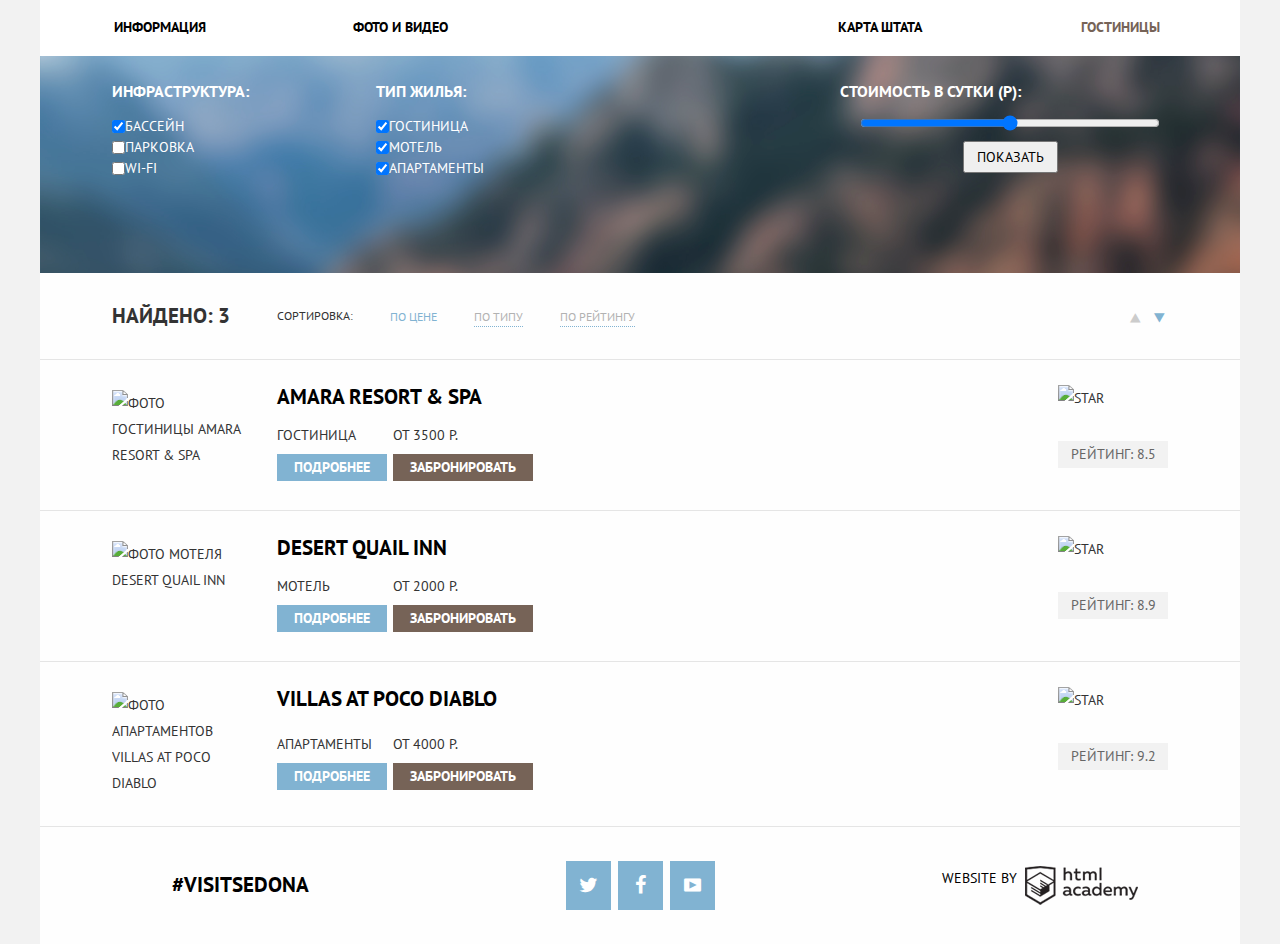
==== hotels.html @ 0ca31e35 "Есть ли смещение сетки по вертикали, почему hover лого академии не отображается корректно." ====
<!DOCTYPE html>
<html lang="ru">

<head>
  <meta charset="utf-8">
  <title>HTML Academy: Седона</title>
  <link rel="stylesheet" href="css/normalize.css">
  <link rel="stylesheet" href="css/style.css">
  <link rel="stylesheet" href="https://fonts.googleapis.com/css?family=PT+Sans:400,700&subset=cyrillic">
</head>

<body>
  <div class="container">
    <header>
      <nav class="navigation">
        <ul>
          <li class="nav_stat">
            <a href="#">Информация</a>
          </li>
          <li class="nav_stat">
            <a href="#">Фото и видео</a>
          </li>
          <li class="nav_stat">
            <a href="#">Карта штата</a>
          </li>
          <li class="nav_active">
            <a>Гостиницы</a>
          </li>
        </ul>
      </nav>
      <div class="logo">
        <a href="index.html" class="logo">
          <img src="img/logo.png" width="138" height="70" alt="City of Sedona">
        </a>
      </div>
    </header>
    <section class="criteria">
      <form action="#" method="post">
        <div class="select_items">
          <h2>Инфраструктура:</h2>
          <label>
            <input type="checkbox" name="pool" checked>Бассейн
          </label>
          <label>
            <input type="checkbox" name="parking">Парковка
          </label>
          <label>
            <input type="checkbox" name="wi-fi">Wi-Fi
          </label>
        </div>
        <div class="select_items">
          <h2>Тип жилья:</h2>
          <label>
            <input type="checkbox" name="hotel" checked>Гостиница
          </label>
          <label>
            <input type="checkbox" name="motel" checked>Мотель
          </label>
          <label>
            <input type="checkbox" name="apartments" checked>Апартаменты
          </label>
        </div>
        <div class="cost">
          <h2>Стоимость в сутки (Р):</h2>
          <input type="range" name="cost_max">
          <input type="submit" value="Показать">
        </div>
      </form>
    </section>
    <section class="sorting">
      <div class="searching_results">
        <b>Найдено: 3</b>
      </div>
      <div class="sort">
        <span>Сортировка:</span>
        <ul>
          <li class="sort_active">
            <a href="#">По цене</a>
          </li>
          <li class="sort_stat">
            <a href="#">По типу</a>
          </li>
          <li class="sort_stat">
            <a href="#">По рейтингу</a>
          </li>
        </ul>
      </div>
      <div class="scrolling">
        <ul>
          <li>
            <a href="#" class="icon-up-dir"></a>
          </li>
          <li>
            <a href="#" class="icon-down-dir"></a>
          </li>
        </ul>
      </div>
    </section>
    <article class="hotel_block">
      <div class="hotel_img">
        <img src="img/amara_r_s.jpg" width="135" height="90" alt="Фото гостиницы Amara Resort &amp; Spa">
      </div>
      <div class="hotel_descript">
        <h1><a href="#" class="hotel_name">Amara Resort &amp; Spa</a></h1>
        <div class="distribution more">
          <span>Гостиница</span>
          <a href="#">Подробнее</a>
        </div>
        <div class="distribution book">
          <span>От 3500 р.</span>
          <a href="#">Забронировать</a>
        </div>
      </div>
      <div class="rating">
        <img src="#" alt="star">
        <span>Рейтинг: 8.5</span>
      </div>
    </article>
    <article class="hotel_block">
      <div class="hotel_img">
        <img src="img/desert_q_i.jpg" width="135" height="90" alt="Фото мотеля Desert Quail Inn">
      </div>
      <div class="hotel_descript">
        <h1><a href="#" class="hotel_name">Desert Quail Inn</a></h1>
        <div class="distribution more">
          <span>Мотель</span>
          <a href="#">Подробнее</a>
        </div>
        <div class="distribution book">
          <span>От 2000 р.</span>
          <a href="#">Забронировать</a>
        </div>
      </div>
      <div class="rating">
        <img src="#" alt="star">
        <span>Рейтинг: 8.9</span>
      </div>
    </article>
    <article class="hotel_block">
      <div class="hotel_img">
        <img src="img/villas_a_p_d.jpg" width="135" height="90" alt="Фото апартаментов Villas At Poco Diablo">
      </div>
      <div class="hotel_descript">
        <h1><a href="#" class="hotel_name">Villas At Poco Diablo</a></h1>
        <div class="distribution more">
          <span>Апартаменты</span>
          <a href="#">Подробнее</a>
        </div>
        <div class="distribution book">
          <span>От 4000 р.</span>
          <a href="#">Забронировать</a>
        </div>
      </div>
      <div class="rating">
        <img src="#" alt="star">
        <span>Рейтинг: 9.2</span>
      </div>
    </article>
    <footer class="footer_hotels">
      <div class="footer_block">
        <a href="#">#VisitSedona</a>
      </div>
      <div class="footer_block social">
        <a href="#" class="icon-twitter"></a>
        <a href="#" class="icon-facebook"></a>
        <a href="#" class="icon-youtube"></a>
      </div>
      <div class="footer_block">
        <a href="#">Website by
          <span></span>
        </a>
      </div>
    </footer>
  </div>

</body>

</html>
---- css/style.css ----
* {
  box-sizing: border-box;
}
body {
  width: 100%;
  font-size: 14px;
  line-height: 26px;
  font-weight: 400;
  font-family: "PT Sans", "Arial", sans-serif;
  text-transform: uppercase;
  color: #333333;
  background-color: #f2f2f2;
}
@font-face {
  font-weight: normal;
  font-style: normal;
  font-family: "symbols-sedona";
  src: url("../fonts/symbols-sedona.woff") format("woff"), url("../fonts/symbols-sedona.woff2") format("woff2");
}
[class^="icon-"]::before, [class*=" icon-"]::before {
  display: inline-block;
  width: 1em;
  margin-right: 0.2em;
  margin-left: 0.2em;
  font-weight: normal;
  line-height: 1em;
  font-family: "symbols-sedona";
  text-align: center;
  text-transform: none;
  text-decoration: inherit;
  font-style: normal;
  font-variant: normal;
  speak: none;
}
.icon-facebook::before {
  content: "\66";
}

/* "f" */

.icon-twitter::before {
  content: "\74";
}

/* "t" */

.icon-up-dir::before {
  content: "\25b2";
}

/* "▲" */

.icon-down-dir::before {
  content: "\25bc";
}

/* "▼" */

.icon-star::before {
  content: "\2605";
}

/* "★" */

.icon-check-off::before {
  content: "\2610";
}

/* "☐" */

.icon-check-on::before {
  content: "\2611";
}

/* "☑" */

.icon-calendar::before {
  content: "\e800";
}

/* "" */

.icon-plus::before {
  content: "\e801";
}

/* "" */

.icon-minus::before {
  content: "\e802";
}

/* "" */

.icon-youtube::before {
  content: "\f39e";
}

/* "" */

h1 {
  font-size: 21px;
  line-height: 26px;
  color: #000000;
  font-weight: 700;
  font-family: "PT Sans", "Arial", sans-serif;
  text-transform: uppercase;
}
h2 {
  font-size: 21px;
  line-height: 26px;
  color: #000000;
  font-weight: 700;
  font-family: "PT Sans", "Arial", sans-serif;
  text-transform: uppercase;
}
a {
  text-decoration: none;
  color: #000000;
}
img {
  max-width: 100%;
  height: auto;
}
.decor {
  flex-direction: column;
  background-color: #83b8d3;
  background-image: url(../img/background_photo.jpg);
  background-position: 50% 21%;
}
.decor img:first-child {
  margin: 77px auto 22px auto;
}
.container {
  position: relative;
  width: 1200px;
  margin: 0 auto;
}
header {
  width: 1200px;
  display: flex;
  padding-bottom: 2px;
  background: #ffffff;
}
nav {
  width: 1200px;
  display: flex;
}
section {
  width: 1200px;
  display: flex;
}
article {
  width: 1200px;
  display: flex;
}
footer {
  width: 1200px;
  display: flex;
  padding-top: 41px;
  padding-bottom: 40px;
}
form {
  display: flex;
}
input {
  display: flex;
  flex-direction: column;
  text-transform: uppercase;
}
label {
  display: flex;
}
ul {
  display: flex;
  justify-content: center;
  padding-left: 0;
}
.sprite {
  background-image: url("../img/sprite.png");
  background-repeat: no-repeat;
  display: block;
}
.footer_index {
  position: absolute;
  bottom: 0;
  left: 0;
  background: rgba(255, 255, 255, 0.8);
}
.footer_hotels {
  background: #fefefe;
}
.footer_block {
  display: flex;
  justify-content: center;
  align-items: center;
  text-transform: uppercase;
  width: 400px;
  margin-top: -7px;
  margin-bottom: -6px;
}
.footer_block:first-child {
  font-size: 21px;
  line-height: 26px;
  font-weight: 700;
}
.footer_block:last-child {
  font-size: 14px;
  line-height: 26px;
}
.social a:hover {
  background-color: #669ec0;
}
.social a:active {
  background-color: #5496bd;
  color: #88b6d1;
}
.icon-twitter {
  font-size: 20px;
  background-color: #81b3d2;
  margin-right: 7px;
  border: 1px solid #81b3d2;
  padding: 10px 7px 11px 8px;
  color: #ffffff;
}
.icon-facebook {
  font-size: 20px;
  background-color: #81b3d2;
  margin-right: 7px;
  border: 1px solid #81b3d2;
  padding: 10px 7px 11px 8px;
  color: #ffffff;
}
.icon-youtube {
  font-size: 20px;
  background-color: #81b3d2;
  border: 1px solid #81b3d2;
  padding: 10px 7px 11px 8px;
  color: #ffffff;
}
.footer_block span::before {
  content: "";
  display: block;
  width: 113px;
  height: 39px;
  margin-left: 83px;
  margin-top: -25px;
  background-image: url("../img/sprite.png");
  background-position: -10px -756px;
}
.footer_block span:hover::before {
  content: "";
  display: block;
  width: 113px;
  height: 39px;
  margin-left: 83px;
  margin-top: -25px;
  background-image: url("../img/sprite.png");
  background-position: -10px -815px;
}
.navigation li {
  display: flex;
  width: 240px;
  justify-content: center;
  text-transform: uppercase;
  font-size: 14px;
  line-height: 26px;
  font-weight: 700;
}
.navigation li:nth-child(2) {
  margin-right: 240px;
}
.nav_stat a:hover {
  color: #89b8d5;
}
.nav_stat a:active {
  color: #b2b2b2;
}
.nav_active a {
  color: #766357;
}
.nav_active a:hover {
  color: #604e43;
}
.nav_active a:active {
  color: #d6d0cc;
}
.logo {
  position: absolute;
  left: 266px;
  top: 0;
}
.main_heading {
  display: flex;
  flex-direction: column;
  text-align: center;
  margin-left: auto;
  margin-right: auto;
  background: #ffffff;
}
.main_heading h2 {
  padding: 42px 330px 0;
}
.main_heading p {
  padding-bottom: 35px;
  text-transform: uppercase;
  font-size: 14px;
  line-height: 26px;
  color: #333333;
}
.lightblue {
  background-color: #81b3d2;
  color: #ffffff;
}
.lightblue h2 {
  background-color: #81b3d2;
  color: #ffffff;
}
.lightgray {
  background-color: #eeeeee;
  color: #333333;
}
.avantages_item {
  display: flex;
  flex-direction: column;
  justify-content: center;
  text-align: center;
  margin: 0 auto;
  width: 400px;
  text-transform: uppercase;
}
.avantages_item h2 {
  padding: 0 123px 5px;
  font-size: 21px;
  line-height: 21px;
}
.avantages_item p {
  padding: 2px 49px 4px;
  font-size: 14px;
  line-height: 21px;
}
.avantages_img {
  display: flex;
  width: 800px;
  margin-right: auto;
}
.features {
  display: flex;
  background: #ffffff;
}
.features_item {
  text-align: center;
  text-transform: uppercase;
  width: 400px;
  margin: 0 auto;
  color: #333333;
}
.features_item:first-child h2::before {
  content: "";
  display: block;
  margin: 60px 0 30px 164px;
  width: 75px;
  height: 72px;
  background-image: url("../img/sprite.png");
  background-position: -10px -664px;
}
.features_item:nth-child(2) h2::before {
  content: "";
  display: block;
  margin: 61px 0 30px 164px;
  width: 74px;
  height: 70px;
  background-image: url("../img/sprite.png");
  background-position: -10px -286px;
}
.features_item:last-child h2::before {
  content: "";
  display: block;
  margin: 56px 0 30px 169px;
  width: 64px;
  height: 76px;
  background-image: url("../img/sprite.png");
  background-position: -10px -190px;
}
.features_item p {
  padding: 0 50px 71px;
  font-size: 14px;
  line-height: 21px;
}
.lightgray .avantages_item {
  padding: 30px 0 47px;
}
.search_for_hotels {
  display: flex;
  flex-direction: column;
  text-align: center;
  background: #ffffff;
}
.search_for_hotels label {
  text-transform: uppercase;
  font-size: 14px;
  line-height: 38px;
  font-weight: 700;
}
.search_for_hotels input {
  width: 346px;
  min-width: 50%;
  margin-left: 8px;
  height: 38px;
  padding-left: 15px;
  padding-right: 40px;
  line-height: 26px;
  font-weight: 700;
  background: #f2f2f2;
  border: #f2f2f2;
}
input[type="text"]:focus {
  outline: 3px solid #f2f2f2;
  background: #ffffff;
}
.search_for_hotels .btn_find {
  width: 458px;
  padding: 17px 250px 39px 200px;
  color: #ffffff;
  background: #81b3d2;
  border: 1px solid #81b3d2;
  font-size: 21px;
  line-height: 26px;
  font-weight: 700;
  margin-top: 54px;
  margin-bottom: -1px;
}
.btn_find:hover {
  background: #669ec0;
}
.btn_find:active {
  background: #5496bd;
  color: #88b6d1;
}
.search_for_hotels .short {
  padding-left: 56px;
  width: 115px;
  margin-left: 28px;
}
.search_for_hotels form {
  position: absolute;
  top: 2179px;
  left: 316px;
  display: flex;
  flex-direction: column;
  align-items: flex-end;
  border: 1px solid #ffffff;
  width: 568px;
  padding: 55px;
  background: #ffffff;
}
.search_for_hotels h3 {
  text-transform: uppercase;
  font-size: 30px;
  line-height: 24px;
  padding-top: 25px;
}
.search_for_hotels p {
  text-transform: uppercase;
  font-size: 14px;
  line-height: 24px;
  color: #333333;
  margin-top: 0px;
  padding: 0 370px 36px 370px;
}
.search_for_hotels a {
  text-transform: uppercase;
  font-size: 21px;
  line-height: 26px;
  font-weight: 700;
  color: #ffffff;
  border: 1px solid #766357;
  background: #766357;
  margin: 0 316px 0 316px;
  padding-top: 30px;
  padding-bottom: 28px;
}
.label_short1 {
  margin-right: 231px;
}
.label_short2 {
  margin-top: -38px;
}
.long {
  margin-bottom: 29px;
}
.map {
  background-image: url("../img/map.jpg");
  padding-bottom: 590px;
}
.criteria {
  background-color: #4178a1;
  background-image: url("../img/hotel_filter_back.png");
  background-position: 50% 16%;
  padding-bottom: 94px;
}
.select_items {
  width: 264px;
}
.select_items:first-child {
  margin-left: 72px;
}
.select_items h2 {
  text-transform: uppercase;
  font-size: 16px;
  line-height: 21px;
  color: #ffffff;
  padding-top: 12px;
  padding-right: 2px;
}
.select_items label {
  text-transform: uppercase;
  font-size: 14px;
  line-height: 21px;
  color: #ffffff;
}
.cost {
  display: flex;
  flex-direction: column;
  flex-wrap: wrap;
  width: 528px;
  margin-right: 72px;
  margin-left: 200px;
}
.cost h2 {
  text-transform: uppercase;
  font-size: 16px;
  line-height: 21px;
  justify-content: center;
  align-items: center;
  ;
  margin-top: 25px;
  color: #ffffff;
}
.cost input {
  margin-left: 20px;
  width: 300px;
}
.cost input[type="submit"] {
  width: 95px;
  margin-top: 10px;
  margin-left: 123px;
}
.sorting {
  background: #fefefe;
  border-bottom: 1px solid #e5e5e5;
}
.searching_results {
  display: flex;
  align-items: center;
  width: 165px;
  margin: 30px 0 30px 72px;
  text-transform: uppercase;
  font-size: 21px;
  line-height: 26px;
}
.sort {
  display: flex;
  align-items: center;
  width: 781px;
  text-transform: uppercase;
  font-size: 12px;
  line-height: 18px;
}
.sort ul {
  margin: 0;
}
.sort li {
  display: flex;
  padding-left: 37px;
  padding-top: 3px;
}
.sort_active a {
  color: #81b3d2;
  padding-top: 1px;
}
.sort_active a:hover {
  color: #81b3d2;
  border-bottom: 1px dotted #81b3d2;
  padding-top: 1px;
}
.sort_active a:active {
  color: #000000;
  border: none;
}
.sort_stat a {
  color: #b2b2b2;
  border-bottom: 1px dotted #81b3d2;
  padding-top: 1px;
}
.sort_stat a:hover {
  color: #81b3d2;
  border-bottom: 1px dotted #81b3d2;
  padding-top: 1px;
}
.sort_stat a:active {
  color: #000000;
  border: none;
}
.scrolling {
  display: flex;
  justify-content: flex-end;
  width: 110px;
  margin-top: 18px;
  margin-right: 72px;
}
.scrolling li {
  display: flex;
  margin: 0;
}
.icon-up-dir {
  font-size: 23px;
  color: #cccccc;
  margin-right: -8px;
}
.icon-down-dir {
  font-size: 23px;
  color: #81b3d2;
  margin-right: -8px;
}
.icon-up-dir:hover, .icon-down-dir:hover {
  color: #000000;
}
.icon-up-dir:active, .icon-down-dir:active {
  color: #81b3d2;
}
.hotel_block {
  background: #fefefe;
  border-bottom: 1px solid #e5e5e5;
}
.hotel_img {
  display: flex;
  align-items: center;
  width: 165px;
  margin: 30px 0 30px 72px;
}
.hotel_descript {
  display: flex;
  flex-wrap: wrap;
  width: 781px;
  padding-top: 10px;
  padding-bottom: 28px;
}
.hotel_descript h1 {
  width: 100%;
}
.hotel_name:hover {
  color: #81b3d2;
}
.hotel_name:active {
  color: #b2b2b2;
}
.distribution {
  display: flex;
  flex-direction: column;
  text-transform: uppercase;
  font-size: 14px;
  line-height: 21px;
}
.distribution span {
  color: #333333;
  padding-bottom: 8px;
}
.distribution a {
  font-weight: 700;
  color: #ffffff;
  padding: 2px 16px 2px 16px;
  margin-right: 6px;
}
.more a {
  border: 1px solid #81b3d2;
  background: #81b3d2;
}
.more a:hover {
  background: #669ec0;
}
.more a:active {
  background: #5496bd;
  color: #7aadcb;
}
.book a {
  border: 1px solid #766357;
  background: #766357;
}
.book a:hover {
  background: #604e43;
}
.book a:active {
  background: #503e33;
  color: #857871;
}
.rating {
  display: flex;
  flex-direction: column;
  width: 110px;
  margin-right: 72px;
}
.rating img {
  padding-top: 25px;
}
.rating span {
  text-transform: uppercase;
  font-size: 14px;
  line-height: 21px;
  color: #666666;
  border: 1px solid #f2f2f2;
  background: #f2f2f2;
  padding: 2px 7px 2px 7px;
  margin-top: 30px;
  text-align: center;
}
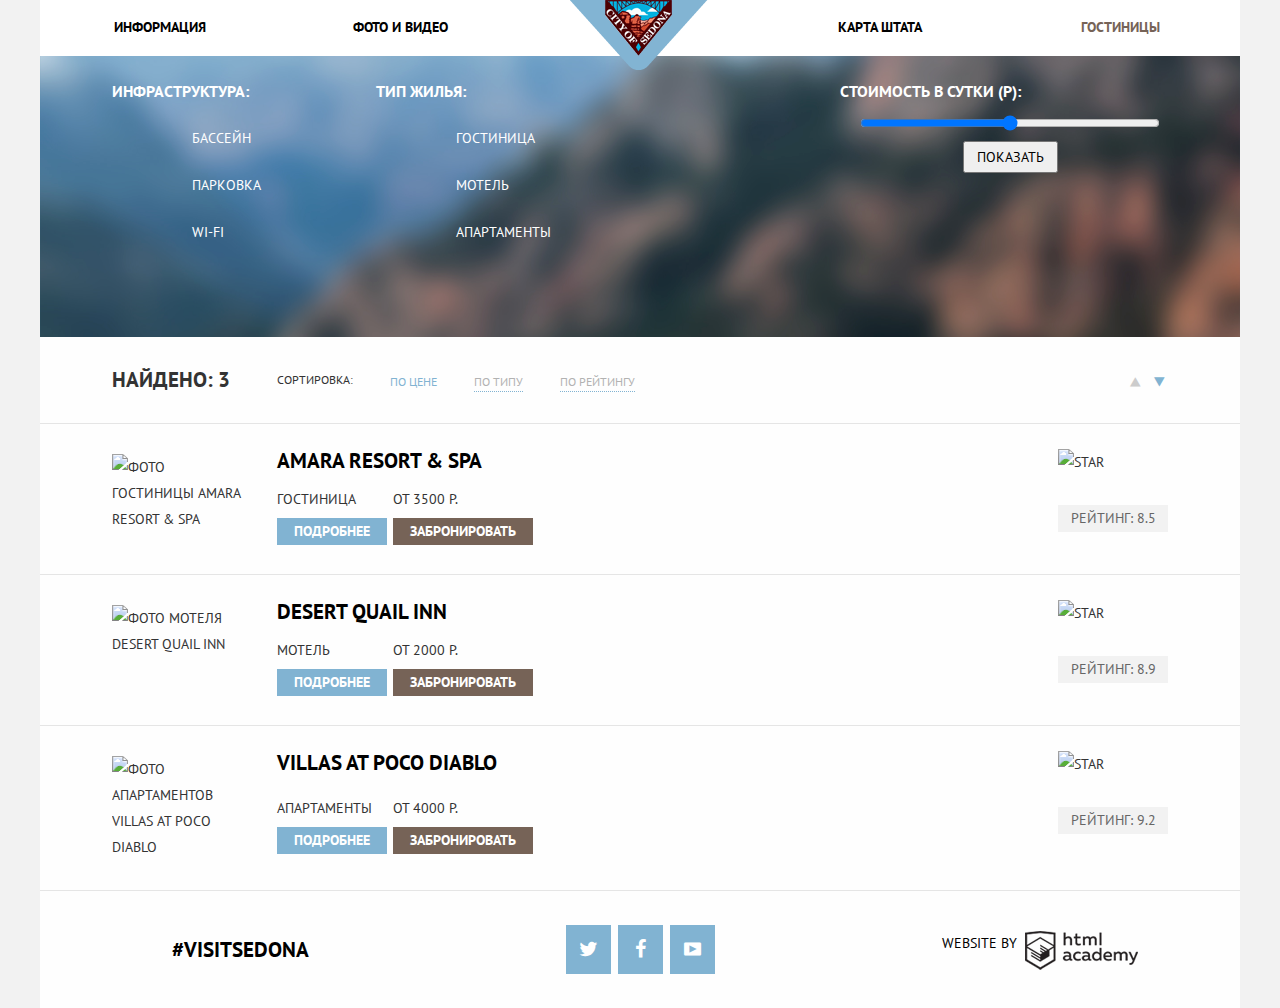
==== commit 69344b97: "Не появляется иконка checkbox" ====
--- a/hotels.html
+++ b/hotels.html
@@ -29,7 +29,7 @@
         </ul>
       </nav>
       <div class="logo">
-        <a href="index.html" class="logo">
+        <a href="index.html">
           <img src="img/logo.png" width="138" height="70" alt="City of Sedona">
         </a>
       </div>
--- a/css/style.css
+++ b/css/style.css
@@ -287,7 +287,7 @@
 }
 .logo {
   position: absolute;
-  left: 266px;
+  left: 530px;
   top: 0;
 }
 .main_heading {
@@ -444,7 +444,7 @@
 }
 .search_for_hotels form {
   position: absolute;
-  top: 2179px;
+  top: 2169px;
   left: 316px;
   display: flex;
   flex-direction: column;
@@ -513,11 +513,38 @@
   padding-top: 12px;
   padding-right: 2px;
 }
+input[type="checkbox"] {
+  display: none;
+}
+input[type="checkbox"] + label {
+  display: block;
+  margin: 10px 0;
+  line-height: 20px;
+  padding-left: 45px;
+  position: relative;
+  cursor: pointer;
+}
+input[type="checkbox"] + label::before {
+  content: "\2611";
+  position: absolute;
+  top: 0;
+  left: 0;
+  width: 26px;
+  height: 22px;
+  background: #000000;
+  font-size: 26px;
+  font-family: "symbols-sedona"
+}
 .select_items label {
   text-transform: uppercase;
   font-size: 14px;
   line-height: 21px;
   color: #ffffff;
+  margin-top: 26px;
+  margin-left: 80px;
+}
+.select_items input {
+  margin-top: 4px;
 }
 .cost {
   display: flex;
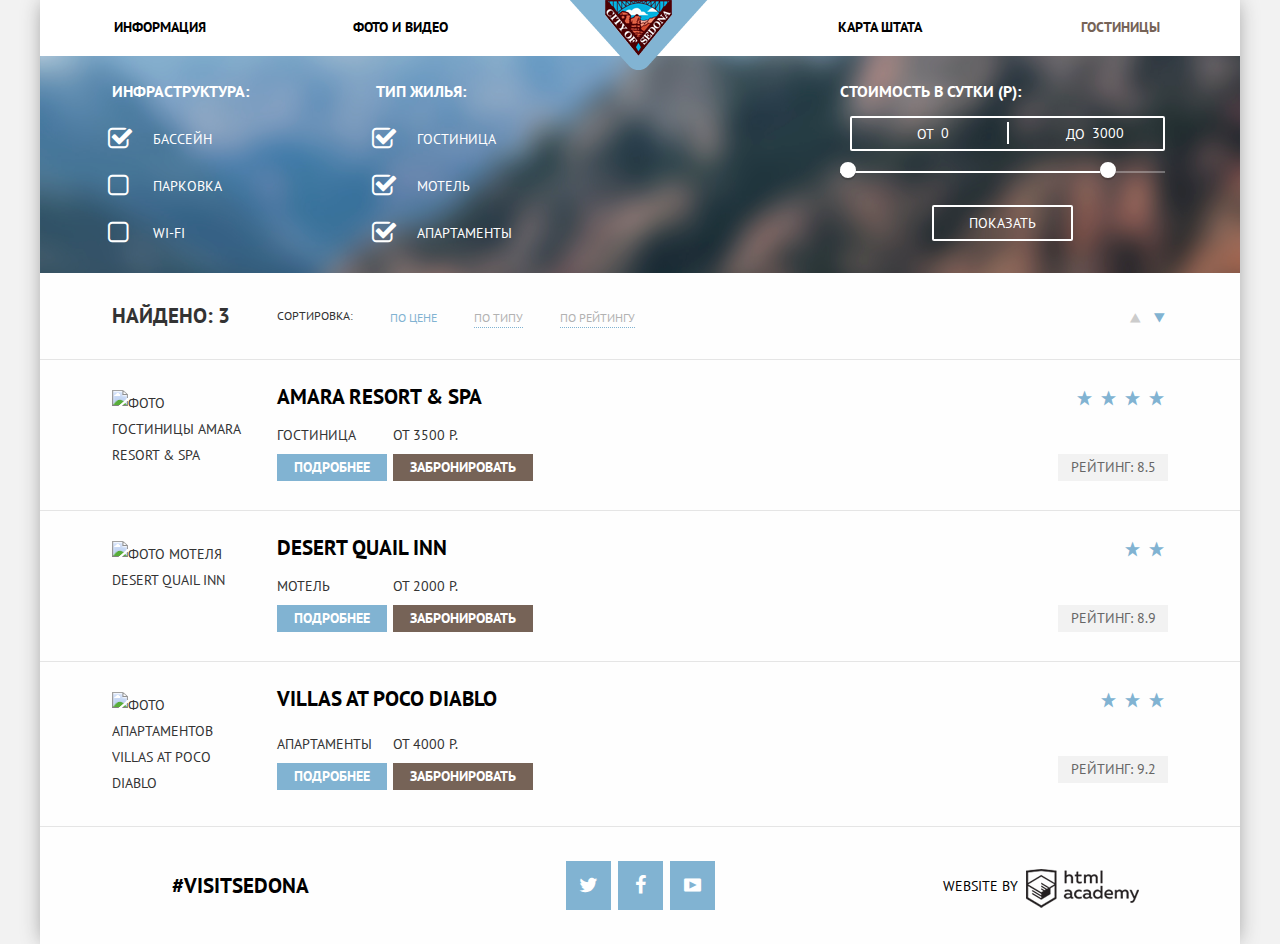
==== commit fa852451: "Выполнил задание." ====
--- a/hotels.html
+++ b/hotels.html
@@ -38,33 +38,37 @@
       <form action="#" method="post">
         <div class="select_items">
           <h2>Инфраструктура:</h2>
-          <label>
-            <input type="checkbox" name="pool" checked>Бассейн
-          </label>
-          <label>
-            <input type="checkbox" name="parking">Парковка
-          </label>
-          <label>
-            <input type="checkbox" name="wi-fi">Wi-Fi
-          </label>
+            <input type="checkbox" id="pool" name="pool" checked>
+            <label for="pool">Бассейн</label>
+            <input type="checkbox" id="parking" name="parking">
+            <label for="parking">Парковка</label>
+            <input type="checkbox" id="wi-fi" name="wi-fi">
+            <label for="wi-fi">Wi-Fi</label>
         </div>
         <div class="select_items">
           <h2>Тип жилья:</h2>
-          <label>
-            <input type="checkbox" name="hotel" checked>Гостиница
-          </label>
-          <label>
-            <input type="checkbox" name="motel" checked>Мотель
-          </label>
-          <label>
-            <input type="checkbox" name="apartments" checked>Апартаменты
-          </label>
+            <input type="checkbox" id="hotel" name="hotel" checked>
+            <label for="hotel">Гостиница</label>
+            <input type="checkbox" id="motel" name="motel" checked>
+            <label for="motel">Мотель</label>
+            <input type="checkbox" id="apartments" name="apartments" checked>
+            <label for="apartments">Апартаменты</label>
         </div>
-        <div class="cost">
-          <h2>Стоимость в сутки (Р):</h2>
-          <input type="range" name="cost_max">
-          <input type="submit" value="Показать">
+        <div class="filter_range">
+      <div class="filter_range_title"><h2>Стоимость в сутки (р):</h2></div>
+      <div class="price_controls">
+        <label class="min_price">от <input type="text" name="min_price" value="0"></label>
+        <label class="max_price">до <input type="text" name="max_price" value="3000"></label>
+      </div>
+      <div class="range_controls">
+        <div class="scale">
+          <div class="bar"></div>
         </div>
+        <div class="range_toggle range_toggle_min"></div>
+        <div class="range_toggle range_toggle_max"></div>
+      </div>
+      <button class="btn_transparent" type="submit">Показать</button>
+    </div>
       </form>
     </section>
     <section class="sorting">
@@ -112,8 +116,13 @@
         </div>
       </div>
       <div class="rating">
-        <img src="#" alt="star">
-        <span>Рейтинг: 8.5</span>
+        <div class="star_rating">
+          <span class="icon-star"></span>
+          <span class="icon-star"></span>
+          <span class="icon-star"></span>
+          <span class="icon-star"></span>
+        </div>
+        <span class="points">Рейтинг: 8.5</span>
       </div>
     </article>
     <article class="hotel_block">
@@ -132,8 +141,11 @@
         </div>
       </div>
       <div class="rating">
-        <img src="#" alt="star">
-        <span>Рейтинг: 8.9</span>
+        <div class="star_rating">
+          <span class="icon-star"></span>
+          <span class="icon-star"></span>
+        </div>
+        <span class="points">Рейтинг: 8.9</span>
       </div>
     </article>
     <article class="hotel_block">
@@ -152,8 +164,12 @@
         </div>
       </div>
       <div class="rating">
-        <img src="#" alt="star">
-        <span>Рейтинг: 9.2</span>
+        <div class="star_rating">
+          <span class="icon-star"></span>
+          <span class="icon-star"></span>
+          <span class="icon-star"></span>
+        </div>
+        <span class="points">Рейтинг: 9.2</span>
       </div>
     </article>
     <footer class="footer_hotels">
@@ -166,13 +182,10 @@
         <a href="#" class="icon-youtube"></a>
       </div>
       <div class="footer_block">
-        <a href="#">Website by
-          <span></span>
-        </a>
+        <a href="#" class="website_by">Website by</a>
       </div>
     </footer>
   </div>
 
 </body>
-
 </html>
--- a/css/style.css
+++ b/css/style.css
@@ -135,6 +135,7 @@
   position: relative;
   width: 1200px;
   margin: 0 auto;
+  box-shadow: 0 0 20px -3px #939393;
 }
 header {
   width: 1200px;
@@ -205,8 +206,9 @@
   font-weight: 700;
 }
 .footer_block:last-child {
-  font-size: 14px;
-  line-height: 26px;
+  margin-top: 14px;
+  font-size: 14px;
+  line-height: 14px;
 }
 .social a:hover {
   background-color: #669ec0;
@@ -238,25 +240,27 @@
   padding: 10px 7px 11px 8px;
   color: #ffffff;
 }
-.footer_block span::before {
+.footer_block .website_by::before {
   content: "";
   display: block;
+  position: absolute;
   width: 113px;
   height: 39px;
   margin-left: 83px;
-  margin-top: -25px;
+  top: -10px;
   background-image: url("../img/sprite.png");
-  background-position: -10px -756px;
-}
-.footer_block span:hover::before {
-  content: "";
-  display: block;
-  width: 113px;
-  height: 39px;
-  margin-left: 83px;
-  margin-top: -25px;
-  background-image: url("../img/sprite.png");
-  background-position: -10px -815px;
+  background-position: -10px -288px;
+}
+.footer_block .website_by:hover::before {
+  background-position: -10px -347px;
+}
+.footer_block .website_by:active::before {
+  background-position: -10px -406px;
+}
+.website_by {
+  position: relative;
+  right: 60px;
+  margin-top: -20px;
 }
 .navigation li {
   display: flex;
@@ -362,7 +366,7 @@
   width: 75px;
   height: 72px;
   background-image: url("../img/sprite.png");
-  background-position: -10px -664px;
+  background-position: -10px -196px;
 }
 .features_item:nth-child(2) h2::before {
   content: "";
@@ -371,7 +375,7 @@
   width: 74px;
   height: 70px;
   background-image: url("../img/sprite.png");
-  background-position: -10px -286px;
+  background-position: -10px -106px;
 }
 .features_item:last-child h2::before {
   content: "";
@@ -380,7 +384,7 @@
   width: 64px;
   height: 76px;
   background-image: url("../img/sprite.png");
-  background-position: -10px -190px;
+  background-position: -10px -10px;
 }
 .features_item p {
   padding: 0 50px 71px;
@@ -391,10 +395,52 @@
   padding: 30px 0 47px;
 }
 .search_for_hotels {
+  position: relative;
   display: flex;
   flex-direction: column;
   text-align: center;
   background: #ffffff;
+  z-index: 100;
+}
+.search_for_hotels h3 {
+  text-transform: uppercase;
+  font-size: 30px;
+  line-height: 24px;
+  padding-top: 25px;
+}
+.search_for_hotels p {
+  text-transform: uppercase;
+  font-size: 14px;
+  line-height: 24px;
+  color: #333333;
+  margin-top: 0px;
+  padding: 0 370px 36px 370px;
+}
+.search_for_hotels a {
+  text-transform: uppercase;
+  font-size: 21px;
+  line-height: 26px;
+  font-weight: 700;
+  color: #ffffff;
+  border: 1px solid #766357;
+  background: #766357;
+  margin: 0 316px 0 316px;
+  padding-top: 30px;
+  padding-bottom: 28px;
+}
+.search_for_hotels form {
+  position: absolute;
+  top: 293px;
+  left: 316px;
+  display: flex;
+  flex-direction: column;
+  align-items: flex-end;
+  border: 1px solid #ffffff;
+  width: 568px;
+  padding: 55px;
+  background: #ffffff;
+  box-shadow: 0 6px 30px 2px #939393;
+  z-index: 10;
 }
 .search_for_hotels label {
   text-transform: uppercase;
@@ -437,57 +483,111 @@
   background: #5496bd;
   color: #88b6d1;
 }
+.long {
+  position: relative;
+  z-index: 10;
+  margin-bottom: 29px;
+}
+.long::before {
+  content: "\e800";
+  right: 8px;
+  top: 5px;
+  display: block;
+  position: absolute;
+  font-family: "symbols-sedona";
+  font-size: 21px;
+  color: #c2c2c2;
+  z-index: 30;
+}
+.long:hover::before {
+  color: #000000;
+}
+.long:active::before {
+  color: #81b3d2;
+}
+.short1 {
+  position: relative;
+  margin-right: 231px;
+  z-index: 10;
+}
+.short2 {
+  position: relative;
+  margin-top: -38px;
+  z-index: 10;
+}
 .search_for_hotels .short {
   padding-left: 56px;
   width: 115px;
   margin-left: 28px;
-}
-.search_for_hotels form {
-  position: absolute;
-  top: 2169px;
-  left: 316px;
-  display: flex;
-  flex-direction: column;
-  align-items: flex-end;
-  border: 1px solid #ffffff;
-  width: 568px;
-  padding: 55px;
-  background: #ffffff;
-}
-.search_for_hotels h3 {
-  text-transform: uppercase;
-  font-size: 30px;
-  line-height: 24px;
-  padding-top: 25px;
-}
-.search_for_hotels p {
-  text-transform: uppercase;
-  font-size: 14px;
-  line-height: 24px;
-  color: #333333;
-  margin-top: 0px;
-  padding: 0 370px 36px 370px;
-}
-.search_for_hotels a {
-  text-transform: uppercase;
-  font-size: 21px;
-  line-height: 26px;
-  font-weight: 700;
-  color: #ffffff;
-  border: 1px solid #766357;
-  background: #766357;
-  margin: 0 316px 0 316px;
-  padding-top: 30px;
-  padding-bottom: 28px;
-}
-.label_short1 {
-  margin-right: 231px;
-}
-.label_short2 {
-  margin-top: -38px;
-}
-.long {
-  margin-bottom: 29px;
+  z-index: 10;
+}
+.short1::after {
+  content: "\e802";
+  display: block;
+  position: absolute;
+  left: 114px;
+  top: 7px;
+  z-index: 30;
+  font-family: "symbols-sedona";
+  font-size: 15px;
+  color: #a9a9a9;
+}
+.short1:hover::after {
+  color: #000000;
+}
+.short1:active::after {
+  color: #81b3d2;
+}
+.short2::after {
+  content: "\e802";
+  display: block;
+  position: absolute;
+  left: 82px;
+  top: 7px;
+  z-index: 30;
+  font-family: "symbols-sedona";
+  font-size: 15px;
+  color: #a9a9a9;
+}
+.short2:hover::after {
+  color: #000000;
+}
+.short2:active::after {
+  color: #81b3d2;
+}
+.short1::before {
+  content: "\e801";
+  display: block;
+  position: absolute;
+  left: 189px;
+  top: 6px;
+  z-index: 30;
+  font-family: "symbols-sedona";
+  font-size: 15px;
+  color: #a9a9a9;
+}
+.short1:hover::before {
+  color: #000000;
+}
+.short1:active::before {
+  color: #81b3d2;
+}
+.short2::before {
+  content: "\e801";
+  display: block;
+  position: absolute;
+  left: 157px;
+  top: 6px;
+  z-index: 30;
+  font-family: "symbols-sedona";
+  font-size: 15px;
+  color: #a9a9a9;
+}
+.short2:hover::before {
+  color: #000000;
+}
+.short2:active::before {
+  color: #81b3d2;
 }
 .map {
   background-image: url("../img/map.jpg");
@@ -497,7 +597,7 @@
   background-color: #4178a1;
   background-image: url("../img/hotel_filter_back.png");
   background-position: 50% 16%;
-  padding-bottom: 94px;
+  padding-bottom: 30px;
 }
 .select_items {
   width: 264px;
@@ -518,60 +618,150 @@
 }
 input[type="checkbox"] + label {
   display: block;
-  margin: 10px 0;
+  margin: 27px 0 0 -4px;
   line-height: 20px;
   padding-left: 45px;
   position: relative;
   cursor: pointer;
 }
+
 input[type="checkbox"] + label::before {
-  content: "\2611";
+  content: "\2610";
   position: absolute;
   top: 0;
   left: 0;
   width: 26px;
   height: 22px;
-  background: #000000;
   font-size: 26px;
   font-family: "symbols-sedona"
 }
+input[type="checkbox"]:checked + label::before {
+  content: "\2611";
+}
 .select_items label {
   text-transform: uppercase;
   font-size: 14px;
   line-height: 21px;
   color: #ffffff;
-  margin-top: 26px;
-  margin-left: 80px;
-}
-.select_items input {
-  margin-top: 4px;
-}
-.cost {
-  display: flex;
-  flex-direction: column;
-  flex-wrap: wrap;
-  width: 528px;
-  margin-right: 72px;
+}
+.filter_range {
   margin-left: 200px;
-}
-.cost h2 {
-  text-transform: uppercase;
+  width: 325px;
+  color: #ffffff;
+  text-transform: uppercase;
+}
+.filter_range_title h2 {
+  padding-top: 12px;
   font-size: 16px;
   line-height: 21px;
-  justify-content: center;
-  align-items: center;
-  ;
-  margin-top: 25px;
-  color: #ffffff;
-}
-.cost input {
-  margin-left: 20px;
-  width: 300px;
-}
-.cost input[type="submit"] {
-  width: 95px;
-  margin-top: 10px;
-  margin-left: 123px;
+  color: #ffffff;
+}
+.price_controls {
+  position: relative;
+  display: flex;
+  height: 35px;
+  margin-bottom: 20px;
+  margin-left: 10px;
+  border: 2px solid #ffffff;
+  border-radius: 2px;
+}
+.price_controls::after {
+  content: "";
+  position: absolute;
+  top: 50%;
+  left: 50%;
+  transform: translate(-50%, -50%);
+  width: 2px;
+  height: 22px;
+  background-color: #ffffff;
+}
+.price_controls label {
+  display: flex;
+  font-size: 14px;
+  line-height: 32px;
+  vertical-align: top;
+  cursor: pointer;
+}
+.price_controls .min_price,
+.price_controls .max_price {
+  width: 90px;
+}
+.min_price {
+  padding-left: 65px;
+}
+.max_price {
+  margin-left: 60px;
+  padding-left: 64px;
+}
+.price_controls input {
+  width: 50px;
+  margin: 0;
+  margin-left: 5px;
+  color: inherit;
+  font: inherit;
+  background: none;
+  border: none;
+  outline: none;
+}
+.price_controls input:focus {
+  color: inherit;
+  font: inherit;
+  background: none;
+  border: none;
+  outline: none;
+}
+.range_controls {
+  position: relative;
+  margin-bottom: 32px;
+}
+.range_controls .scale {
+  height: 2px;
+  background: rgba(255, 255, 255, 0.3);
+}
+.range_controls .bar {
+  width: 80%;
+  height: 2px;
+
+  background: #ffffff;
+}
+.range_toggle {
+  position: absolute;
+  top: -9px;
+  width: 4px;
+  height: 4px;
+  background: #ababab;
+  border: 8px solid #ffffff;
+  border-radius: 50%;
+  box-shadow: 0 2px 1px 0 rgba(0, 1, 1, 0.2);
+  cursor: pointer;
+}
+.range_toggle:hover {
+  background: #1c4f80;
+}
+.range_toggle_min {
+  left: 0;
+}
+.range_toggle_max {
+  left: 80%;
+}
+.btn_transparent {
+  display: block;
+  margin: 0 auto;
+
+  padding: 6px 35px;
+  font-size: 14px;
+  line-height: 20px;
+  color: #ffffff;
+  text-transform: uppercase;
+  background: transparent;
+  border: 2px solid #ffffff;
+  border-radius: 2px;
+  outline: none;
+  cursor: pointer;
+}
+.btn_transparent:hover {
+  color: #000000;
+  background: #ffffff;
 }
 .sorting {
   background: #fefefe;
@@ -727,10 +917,17 @@
   width: 110px;
   margin-right: 72px;
 }
-.rating img {
+.star_rating {
+  display: flex;
+  justify-content: flex-end;
+}
+.star_rating .icon-star {
+  font-size: 17px;
+  color: #81b3d2;
   padding-top: 25px;
-}
-.rating span {
+  padding-bottom: 13px;
+}
+.points {
   text-transform: uppercase;
   font-size: 14px;
   line-height: 21px;
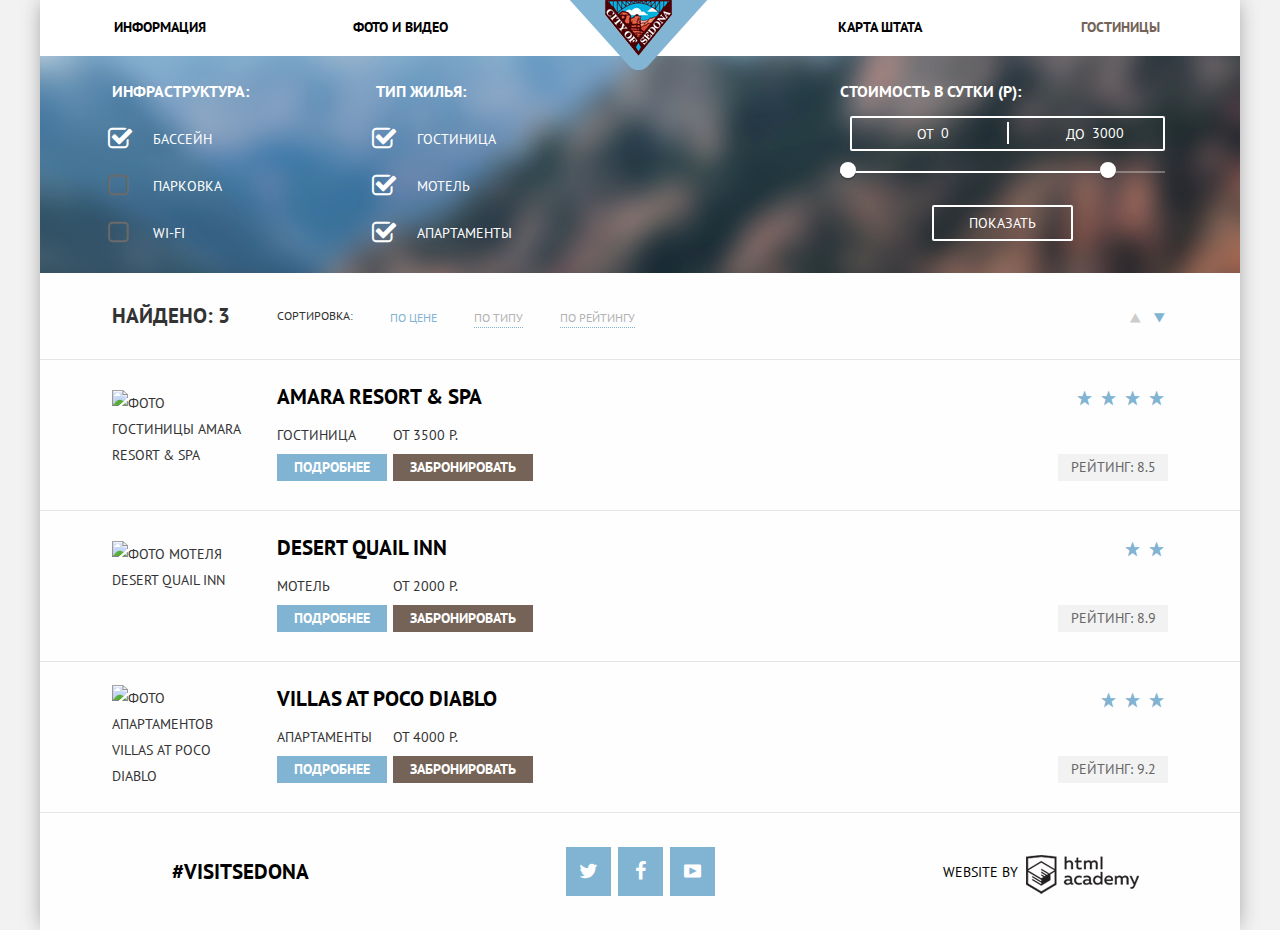
==== commit 2e63cd23: "Исправлены некоторые ошибки" ====
--- a/hotels.html
+++ b/hotels.html
@@ -38,37 +38,42 @@
       <form action="#" method="post">
         <div class="select_items">
           <h2>Инфраструктура:</h2>
-            <input type="checkbox" id="pool" name="pool" checked>
-            <label for="pool">Бассейн</label>
-            <input type="checkbox" id="parking" name="parking">
-            <label for="parking">Парковка</label>
-            <input type="checkbox" id="wi-fi" name="wi-fi">
-            <label for="wi-fi">Wi-Fi</label>
+          <input type="checkbox" id="pool" name="pool" checked>
+          <label for="pool">Бассейн</label>
+          <input type="checkbox" id="parking" name="parking" disabled>
+          <label for="parking">Парковка</label>
+          <input type="checkbox" id="wi-fi" name="wi-fi" disabled>
+          <label for="wi-fi">Wi-Fi</label>
         </div>
         <div class="select_items">
           <h2>Тип жилья:</h2>
-            <input type="checkbox" id="hotel" name="hotel" checked>
-            <label for="hotel">Гостиница</label>
-            <input type="checkbox" id="motel" name="motel" checked>
-            <label for="motel">Мотель</label>
-            <input type="checkbox" id="apartments" name="apartments" checked>
-            <label for="apartments">Апартаменты</label>
+          <input type="checkbox" id="hotel" name="hotel" checked>
+          <label for="hotel">Гостиница</label>
+          <input type="checkbox" id="motel" name="motel" checked>
+          <label for="motel">Мотель</label>
+          <input type="checkbox" id="apartments" name="apartments" checked>
+          <label for="apartments">Апартаменты</label>
         </div>
         <div class="filter_range">
-      <div class="filter_range_title"><h2>Стоимость в сутки (р):</h2></div>
-      <div class="price_controls">
-        <label class="min_price">от <input type="text" name="min_price" value="0"></label>
-        <label class="max_price">до <input type="text" name="max_price" value="3000"></label>
-      </div>
-      <div class="range_controls">
-        <div class="scale">
-          <div class="bar"></div>
+          <div class="filter_range_title">
+            <h2>Стоимость в сутки (р):</h2></div>
+          <div class="price_controls">
+            <label class="min_price">от
+              <input type="text" name="min_price" value="0">
+            </label>
+            <label class="max_price">до
+              <input type="text" name="max_price" value="3000">
+            </label>
+          </div>
+          <div class="range_controls">
+            <div class="scale">
+              <div class="bar"></div>
+            </div>
+            <div class="range_toggle range_toggle_min"></div>
+            <div class="range_toggle range_toggle_max"></div>
+          </div>
+          <button class="btn_transparent" type="submit">Показать</button>
         </div>
-        <div class="range_toggle range_toggle_min"></div>
-        <div class="range_toggle range_toggle_max"></div>
-      </div>
-      <button class="btn_transparent" type="submit">Показать</button>
-    </div>
       </form>
     </section>
     <section class="sorting">
--- a/css/style.css
+++ b/css/style.css
@@ -274,6 +274,12 @@
 .navigation li:nth-child(2) {
   margin-right: 240px;
 }
+.navigation li:nth-child(6) {
+  margin-right: 240px;
+}
+.navigation li:nth-child(10) {
+  margin-right: 240px;
+}
 .nav_stat a:hover {
   color: #89b8d5;
 }
@@ -346,6 +352,7 @@
 .avantages_img {
   display: flex;
   width: 800px;
+  height: 256px;
   margin-right: auto;
 }
 .features {
@@ -395,7 +402,6 @@
   padding: 30px 0 47px;
 }
 .search_for_hotels {
-  position: relative;
   display: flex;
   flex-direction: column;
   text-align: center;
@@ -428,9 +434,9 @@
   padding-top: 30px;
   padding-bottom: 28px;
 }
-.search_for_hotels form {
-  position: absolute;
-  top: 293px;
+.map form {
+  position: absolute;
+  top: 0;
   left: 316px;
   display: flex;
   flex-direction: column;
@@ -442,13 +448,13 @@
   box-shadow: 0 6px 30px 2px #939393;
   z-index: 10;
 }
-.search_for_hotels label {
+.map label {
   text-transform: uppercase;
   font-size: 14px;
   line-height: 38px;
   font-weight: 700;
 }
-.search_for_hotels input {
+.map input {
   width: 346px;
   min-width: 50%;
   margin-left: 8px;
@@ -464,17 +470,17 @@
   outline: 3px solid #f2f2f2;
   background: #ffffff;
 }
-.search_for_hotels .btn_find {
+.map .btn_find {
+  align-self: center;
+  border: none;
+  text-transform: uppercase;
+  font-size: 21px;
+  font-weight: 700;
+  color: #ffffff;
+  background: #81b3d2;
   width: 458px;
-  padding: 17px 250px 39px 200px;
-  color: #ffffff;
-  background: #81b3d2;
-  border: 1px solid #81b3d2;
-  font-size: 21px;
-  line-height: 26px;
-  font-weight: 700;
-  margin-top: 54px;
-  margin-bottom: -1px;
+  padding: 17px 0 15px 0;
+  margin: 54px 0 -1px 0;
 }
 .btn_find:hover {
   background: #669ec0;
@@ -488,7 +494,7 @@
   z-index: 10;
   margin-bottom: 29px;
 }
-.long::before {
+.calendar::before {
   content: "\e800";
   right: 8px;
   top: 5px;
@@ -499,10 +505,10 @@
   color: #c2c2c2;
   z-index: 30;
 }
-.long:hover::before {
-  color: #000000;
-}
-.long:active::before {
+.calendar:hover::before {
+  color: #000000;
+}
+.calendar:active::before {
   color: #81b3d2;
 }
 .short1 {
@@ -515,13 +521,13 @@
   margin-top: -38px;
   z-index: 10;
 }
-.search_for_hotels .short {
+.map .short {
   padding-left: 56px;
   width: 115px;
   margin-left: 28px;
   z-index: 10;
 }
-.short1::after {
+.minus1::after {
   content: "\e802";
   display: block;
   position: absolute;
@@ -532,13 +538,13 @@
   font-size: 15px;
   color: #a9a9a9;
 }
-.short1:hover::after {
-  color: #000000;
-}
-.short1:active::after {
-  color: #81b3d2;
-}
-.short2::after {
+.minus1:hover::after {
+  color: #000000;
+}
+.minus1:active::after {
+  color: #81b3d2;
+}
+.minus2::after {
   content: "\e802";
   display: block;
   position: absolute;
@@ -549,13 +555,13 @@
   font-size: 15px;
   color: #a9a9a9;
 }
-.short2:hover::after {
-  color: #000000;
-}
-.short2:active::after {
-  color: #81b3d2;
-}
-.short1::before {
+.minus2:hover::after {
+  color: #000000;
+}
+.minus2:active::after {
+  color: #81b3d2;
+}
+.plus1::before {
   content: "\e801";
   display: block;
   position: absolute;
@@ -566,13 +572,13 @@
   font-size: 15px;
   color: #a9a9a9;
 }
-.short1:hover::before {
-  color: #000000;
-}
-.short1:active::before {
-  color: #81b3d2;
-}
-.short2::before {
+.plus1:hover::before {
+  color: #000000;
+}
+.plus1:active::before {
+  color: #81b3d2;
+}
+.plus2::before {
   content: "\e801";
   display: block;
   position: absolute;
@@ -583,13 +589,14 @@
   font-size: 15px;
   color: #a9a9a9;
 }
-.short2:hover::before {
-  color: #000000;
-}
-.short2:active::before {
+.plus2:hover::before {
+  color: #000000;
+}
+.plus2:active::before {
   color: #81b3d2;
 }
 .map {
+  position: relative;
   background-image: url("../img/map.jpg");
   padding-bottom: 590px;
 }
@@ -616,7 +623,7 @@
 input[type="checkbox"] {
   display: none;
 }
-input[type="checkbox"] + label {
+input[type="checkbox"]+ label {
   display: block;
   margin: 27px 0 0 -4px;
   line-height: 20px;
@@ -624,8 +631,7 @@
   position: relative;
   cursor: pointer;
 }
-
-input[type="checkbox"] + label::before {
+input[type="checkbox"]+ label::before {
   content: "\2610";
   position: absolute;
   top: 0;
@@ -635,8 +641,12 @@
   font-size: 26px;
   font-family: "symbols-sedona"
 }
-input[type="checkbox"]:checked + label::before {
+input[type="checkbox"]:checked+ label::before {
   content: "\2611";
+}
+input[type="checkbox"]:disabled + label::before {
+  content: "\2610";
+  color: #6a6a6a;
 }
 .select_items label {
   text-transform: uppercase;
@@ -682,8 +692,7 @@
   vertical-align: top;
   cursor: pointer;
 }
-.price_controls .min_price,
-.price_controls .max_price {
+.price_controls .min_price, .price_controls .max_price {
   width: 90px;
 }
 .min_price {
@@ -721,7 +730,6 @@
 .range_controls .bar {
   width: 80%;
   height: 2px;
-
   background: #ffffff;
 }
 .range_toggle {
@@ -747,7 +755,6 @@
 .btn_transparent {
   display: block;
   margin: 0 auto;
-
   padding: 6px 35px;
   font-size: 14px;
   line-height: 20px;
@@ -796,15 +803,6 @@
   color: #81b3d2;
   padding-top: 1px;
 }
-.sort_active a:hover {
-  color: #81b3d2;
-  border-bottom: 1px dotted #81b3d2;
-  padding-top: 1px;
-}
-.sort_active a:active {
-  color: #000000;
-  border: none;
-}
 .sort_stat a {
   color: #b2b2b2;
   border-bottom: 1px dotted #81b3d2;
@@ -840,10 +838,10 @@
   color: #81b3d2;
   margin-right: -8px;
 }
-.icon-up-dir:hover, .icon-down-dir:hover {
-  color: #000000;
-}
-.icon-up-dir:active, .icon-down-dir:active {
+.icon-up-dir:hover {
+  color: #000000;
+}
+.icon-up-dir:active {
   color: #81b3d2;
 }
 .hotel_block {
@@ -854,6 +852,7 @@
   display: flex;
   align-items: center;
   width: 165px;
+  height: 90px;
   margin: 30px 0 30px 72px;
 }
 .hotel_descript {
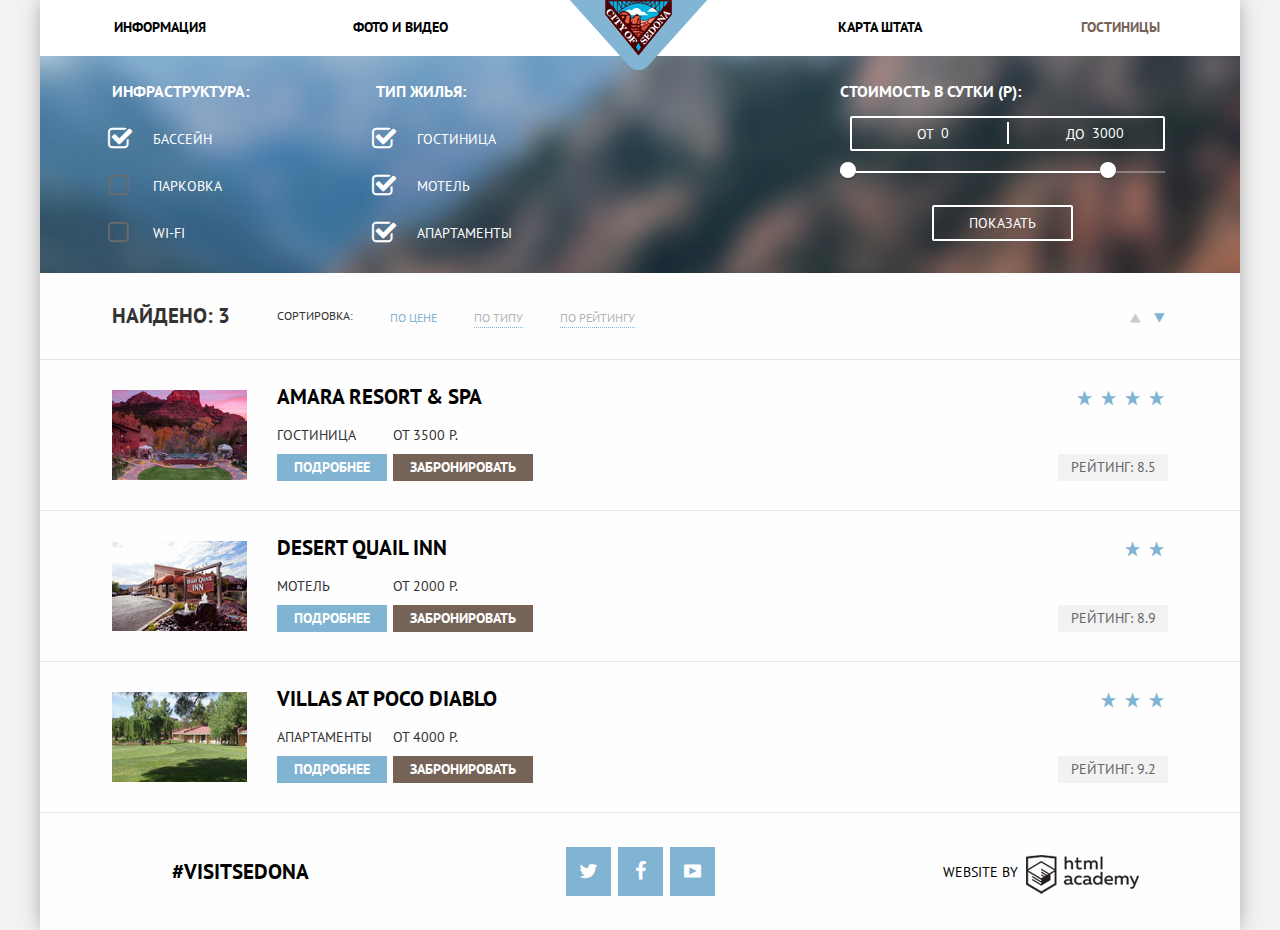
==== commit 620c96dd: "Изменил адреса img" ====
--- a/hotels.html
+++ b/hotels.html
@@ -107,7 +107,7 @@
     </section>
     <article class="hotel_block">
       <div class="hotel_img">
-        <img src="img/amara_r_s.jpg" width="135" height="90" alt="Фото гостиницы Amara Resort &amp; Spa">
+        <img src="img/amara.jpg" width="135" height="90" alt="Фото гостиницы Amara Resort &amp; Spa">
       </div>
       <div class="hotel_descript">
         <h1><a href="#" class="hotel_name">Amara Resort &amp; Spa</a></h1>
@@ -132,7 +132,7 @@
     </article>
     <article class="hotel_block">
       <div class="hotel_img">
-        <img src="img/desert_q_i.jpg" width="135" height="90" alt="Фото мотеля Desert Quail Inn">
+        <img src="img/desert.jpg" width="135" height="90" alt="Фото мотеля Desert Quail Inn">
       </div>
       <div class="hotel_descript">
         <h1><a href="#" class="hotel_name">Desert Quail Inn</a></h1>
@@ -155,7 +155,7 @@
     </article>
     <article class="hotel_block">
       <div class="hotel_img">
-        <img src="img/villas_a_p_d.jpg" width="135" height="90" alt="Фото апартаментов Villas At Poco Diablo">
+        <img src="img/villas.jpg" width="135" height="90" alt="Фото апартаментов Villas At Poco Diablo">
       </div>
       <div class="hotel_descript">
         <h1><a href="#" class="hotel_name">Villas At Poco Diablo</a></h1>
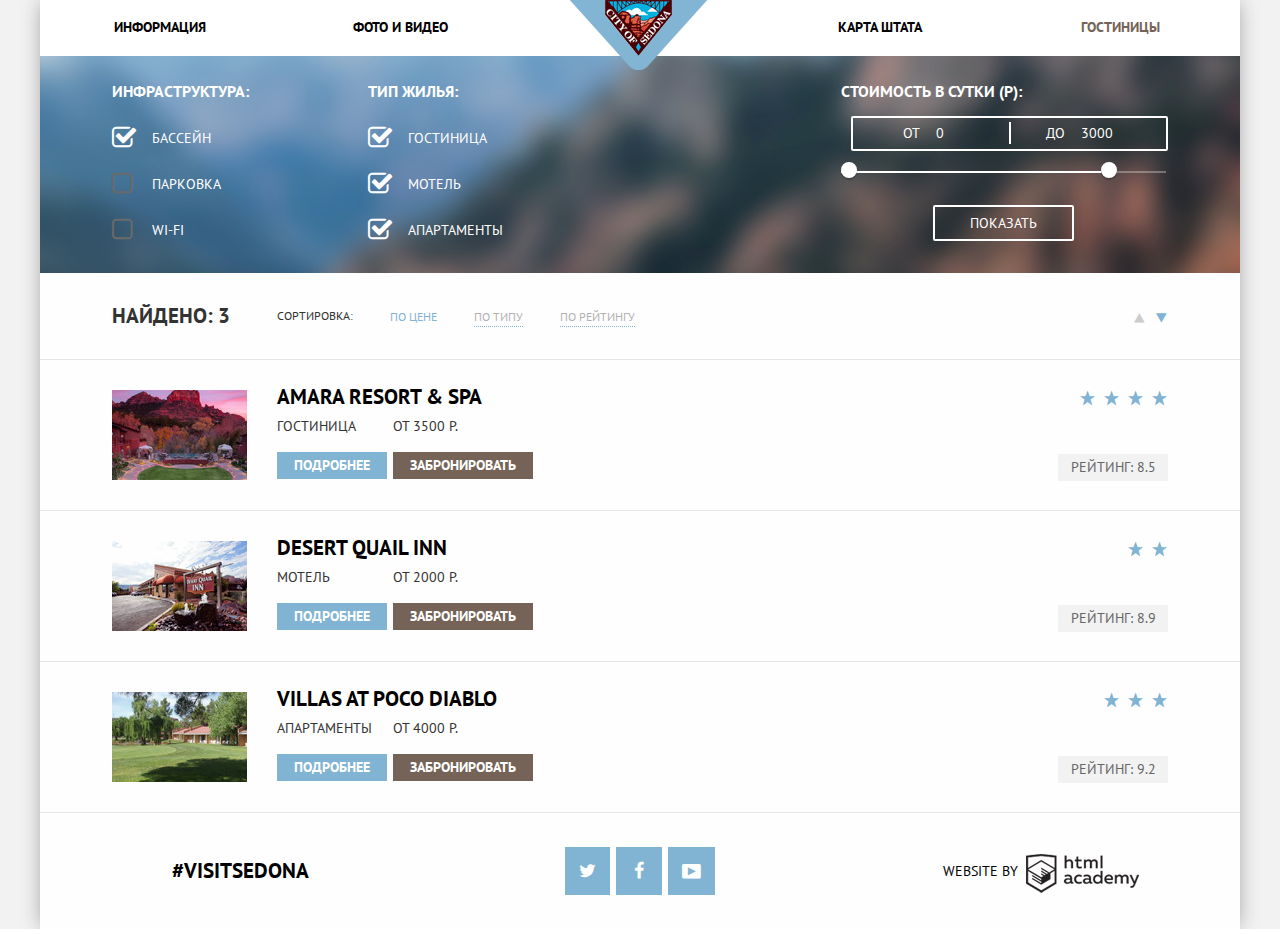
==== commit f74393c4: "Проверка работоспособности формы" ====
--- a/hotels.html
+++ b/hotels.html
@@ -58,12 +58,10 @@
           <div class="filter_range_title">
             <h2>Стоимость в сутки (р):</h2></div>
           <div class="price_controls">
-            <label class="min_price">от
-              <input type="text" name="min_price" value="0">
-            </label>
-            <label class="max_price">до
-              <input type="text" name="max_price" value="3000">
-            </label>
+            <label for="min_value">от</label>
+              <input type="text" id="min_value" name="min_price" value="0">
+            <label for="max_value">до</label>
+              <input type="text" id="min_value" name="max_price" value="3000">
           </div>
           <div class="range_controls">
             <div class="scale">
@@ -181,7 +179,7 @@
       <div class="footer_block">
         <a href="#">#VisitSedona</a>
       </div>
-      <div class="footer_block social">
+      <div class="footer_block">
         <a href="#" class="icon-twitter"></a>
         <a href="#" class="icon-facebook"></a>
         <a href="#" class="icon-youtube"></a>
--- a/css/style.css
+++ b/css/style.css
@@ -129,7 +129,7 @@
   background-position: 50% 21%;
 }
 .decor img:first-child {
-  margin: 77px auto 22px auto;
+  margin: 76px auto 23px auto;
 }
 .container {
   position: relative;
@@ -210,34 +210,34 @@
   font-size: 14px;
   line-height: 14px;
 }
-.social a:hover {
+.footer_block:nth-child(2) a:hover {
   background-color: #669ec0;
 }
-.social a:active {
+.footer_block:nth-child(2) a:active {
   background-color: #5496bd;
   color: #88b6d1;
 }
 .icon-twitter {
-  font-size: 20px;
+  font-size: 18px;
   background-color: #81b3d2;
-  margin-right: 7px;
+  margin-right: 6px;
   border: 1px solid #81b3d2;
-  padding: 10px 7px 11px 8px;
+  padding: 10px 9px 10px 9px;
   color: #ffffff;
 }
 .icon-facebook {
-  font-size: 20px;
+  font-size: 18px;
   background-color: #81b3d2;
-  margin-right: 7px;
+  margin-right: 6px;
   border: 1px solid #81b3d2;
-  padding: 10px 7px 11px 8px;
+  padding: 10px 10px 10px 9px;
   color: #ffffff;
 }
 .icon-youtube {
-  font-size: 20px;
+  font-size: 22px;
   background-color: #81b3d2;
   border: 1px solid #81b3d2;
-  padding: 10px 7px 11px 8px;
+  padding: 10px 7px 10px 7px;
   color: #ffffff;
 }
 .footer_block .website_by::before {
@@ -312,7 +312,7 @@
   padding: 42px 330px 0;
 }
 .main_heading p {
-  padding-bottom: 35px;
+  padding-bottom: 33px;
   text-transform: uppercase;
   font-size: 14px;
   line-height: 26px;
@@ -394,12 +394,12 @@
   background-position: -10px -10px;
 }
 .features_item p {
-  padding: 0 50px 71px;
+  padding: 0 50px 69px;
   font-size: 14px;
   line-height: 21px;
 }
 .lightgray .avantages_item {
-  padding: 30px 0 47px;
+  padding: 30px 0 42px;
 }
 .search_for_hotels {
   display: flex;
@@ -420,7 +420,7 @@
   line-height: 24px;
   color: #333333;
   margin-top: 0px;
-  padding: 0 370px 36px 370px;
+  padding: 0 370px 34px 370px;
 }
 .search_for_hotels a {
   text-transform: uppercase;
@@ -433,6 +433,11 @@
   margin: 0 316px 0 316px;
   padding-top: 30px;
   padding-bottom: 28px;
+}
+.map {
+  position: relative;
+  background-image: url("../img/map.jpg");
+  padding-bottom: 589px;
 }
 .map form {
   position: absolute;
@@ -457,7 +462,7 @@
 .map input {
   width: 346px;
   min-width: 50%;
-  margin-left: 8px;
+  margin-left: 18px;
   height: 38px;
   padding-left: 15px;
   padding-right: 40px;
@@ -466,7 +471,7 @@
   background: #f2f2f2;
   border: #f2f2f2;
 }
-input[type="text"]:focus {
+.map input[type="text"]:focus {
   outline: 3px solid #f2f2f2;
   background: #ffffff;
 }
@@ -480,7 +485,7 @@
   background: #81b3d2;
   width: 458px;
   padding: 17px 0 15px 0;
-  margin: 54px 0 -1px 0;
+  margin: 26px 0 -1px 0;
 }
 .btn_find:hover {
   background: #669ec0;
@@ -518,7 +523,7 @@
 }
 .short2 {
   position: relative;
-  margin-top: -38px;
+  margin-top: -66px;
   z-index: 10;
 }
 .map .short {
@@ -527,87 +532,66 @@
   margin-left: 28px;
   z-index: 10;
 }
-.minus1::after {
-  content: "\e802";
-  display: block;
-  position: absolute;
-  left: 114px;
-  top: 7px;
+.short1 .icon-minus {
+  position:relative;
+  left: 104px;
+  bottom: 32px;
+  background: none;
+  border: none;
+  outline: none;
   z-index: 30;
-  font-family: "symbols-sedona";
-  font-size: 15px;
   color: #a9a9a9;
 }
-.minus1:hover::after {
+.short1 .icon-plus {
+  position:relative;
+  left: 144px;
+  bottom: 32px;
+  background: none;
+  border: none;
+  outline: none;
+  z-index: 30;
+  color: #a9a9a9;
+}
+.short2 .icon-minus {
+  position:relative;
+  left: 72px;
+  bottom: 32px;
+  background: none;
+  border: none;
+  outline: none;
+  z-index: 30;
+  color: #a9a9a9;
+}
+.short2 .icon-plus {
+  position:relative;
+  left: 112px;
+  bottom: 32px;
+  background: none;
+  border: none;
+  outline: none;
+  z-index: 30;
+  color: #a9a9a9;
+}
+.icon-minus:hover {
   color: #000000;
 }
-.minus1:active::after {
+.icon-minus:active {
   color: #81b3d2;
 }
-.minus2::after {
-  content: "\e802";
-  display: block;
-  position: absolute;
-  left: 82px;
-  top: 7px;
-  z-index: 30;
-  font-family: "symbols-sedona";
-  font-size: 15px;
-  color: #a9a9a9;
-}
-.minus2:hover::after {
+.icon-plus:hover {
   color: #000000;
 }
-.minus2:active::after {
+.icon-plus:active {
   color: #81b3d2;
-}
-.plus1::before {
-  content: "\e801";
-  display: block;
-  position: absolute;
-  left: 189px;
-  top: 6px;
-  z-index: 30;
-  font-family: "symbols-sedona";
-  font-size: 15px;
-  color: #a9a9a9;
-}
-.plus1:hover::before {
-  color: #000000;
-}
-.plus1:active::before {
-  color: #81b3d2;
-}
-.plus2::before {
-  content: "\e801";
-  display: block;
-  position: absolute;
-  left: 157px;
-  top: 6px;
-  z-index: 30;
-  font-family: "symbols-sedona";
-  font-size: 15px;
-  color: #a9a9a9;
-}
-.plus2:hover::before {
-  color: #000000;
-}
-.plus2:active::before {
-  color: #81b3d2;
-}
-.map {
-  position: relative;
-  background-image: url("../img/map.jpg");
-  padding-bottom: 590px;
 }
 .criteria {
   background-color: #4178a1;
   background-image: url("../img/hotel_filter_back.png");
   background-position: 50% 16%;
-  padding-bottom: 30px;
+  padding-bottom: 32px;
 }
 .select_items {
-  width: 264px;
+  width: 256px;
 }
 .select_items:first-child {
   margin-left: 72px;
@@ -625,9 +609,9 @@
 }
 input[type="checkbox"]+ label {
   display: block;
-  margin: 27px 0 0 -4px;
+  margin: 26px 0 0 0;
   line-height: 20px;
-  padding-left: 45px;
+  padding-left: 40px;
   position: relative;
   cursor: pointer;
 }
@@ -655,7 +639,7 @@
   color: #ffffff;
 }
 .filter_range {
-  margin-left: 200px;
+  margin-left: 217px;
   width: 325px;
   color: #ffffff;
   text-transform: uppercase;
@@ -670,6 +654,7 @@
   position: relative;
   display: flex;
   height: 35px;
+  width: 317px;
   margin-bottom: 20px;
   margin-left: 10px;
   border: 2px solid #ffffff;
@@ -688,23 +673,24 @@
 .price_controls label {
   display: flex;
   font-size: 14px;
-  line-height: 32px;
-  vertical-align: top;
+  line-height: 30px;
+  padding-left: 50px;
+  padding-right: 1px;
+  vertical-align: middle;
   cursor: pointer;
 }
-.price_controls .min_price, .price_controls .max_price {
+.price_controls #min_value {
+  width: 70px;
+  padding-left: 10px;
+}
+.price_controls #max_value {
   width: 90px;
-}
-.min_price {
-  padding-left: 65px;
-}
-.max_price {
-  margin-left: 60px;
-  padding-left: 64px;
-}
+  padding-left: 10px;
+}
+
 .price_controls input {
-  width: 50px;
-  margin: 0;
+  width: 67px;
+  height: 30px;
   margin-left: 5px;
   color: inherit;
   font: inherit;
@@ -831,12 +817,12 @@
 .icon-up-dir {
   font-size: 23px;
   color: #cccccc;
-  margin-right: -8px;
+  margin-right: -10px;
 }
 .icon-down-dir {
   font-size: 23px;
   color: #81b3d2;
-  margin-right: -8px;
+  margin-right: -10px;
 }
 .icon-up-dir:hover {
   color: #000000;
@@ -864,6 +850,7 @@
 }
 .hotel_descript h1 {
   width: 100%;
+  margin-bottom: 4px;
 }
 .hotel_name:hover {
   color: #81b3d2;
@@ -878,9 +865,9 @@
   font-size: 14px;
   line-height: 21px;
 }
-.distribution span {
+.hotel_descript span {
   color: #333333;
-  padding-bottom: 8px;
+  margin-bottom: 15px;
 }
 .distribution a {
   font-weight: 700;
@@ -919,6 +906,7 @@
 .star_rating {
   display: flex;
   justify-content: flex-end;
+  margin-right: -3px;
 }
 .star_rating .icon-star {
   font-size: 17px;
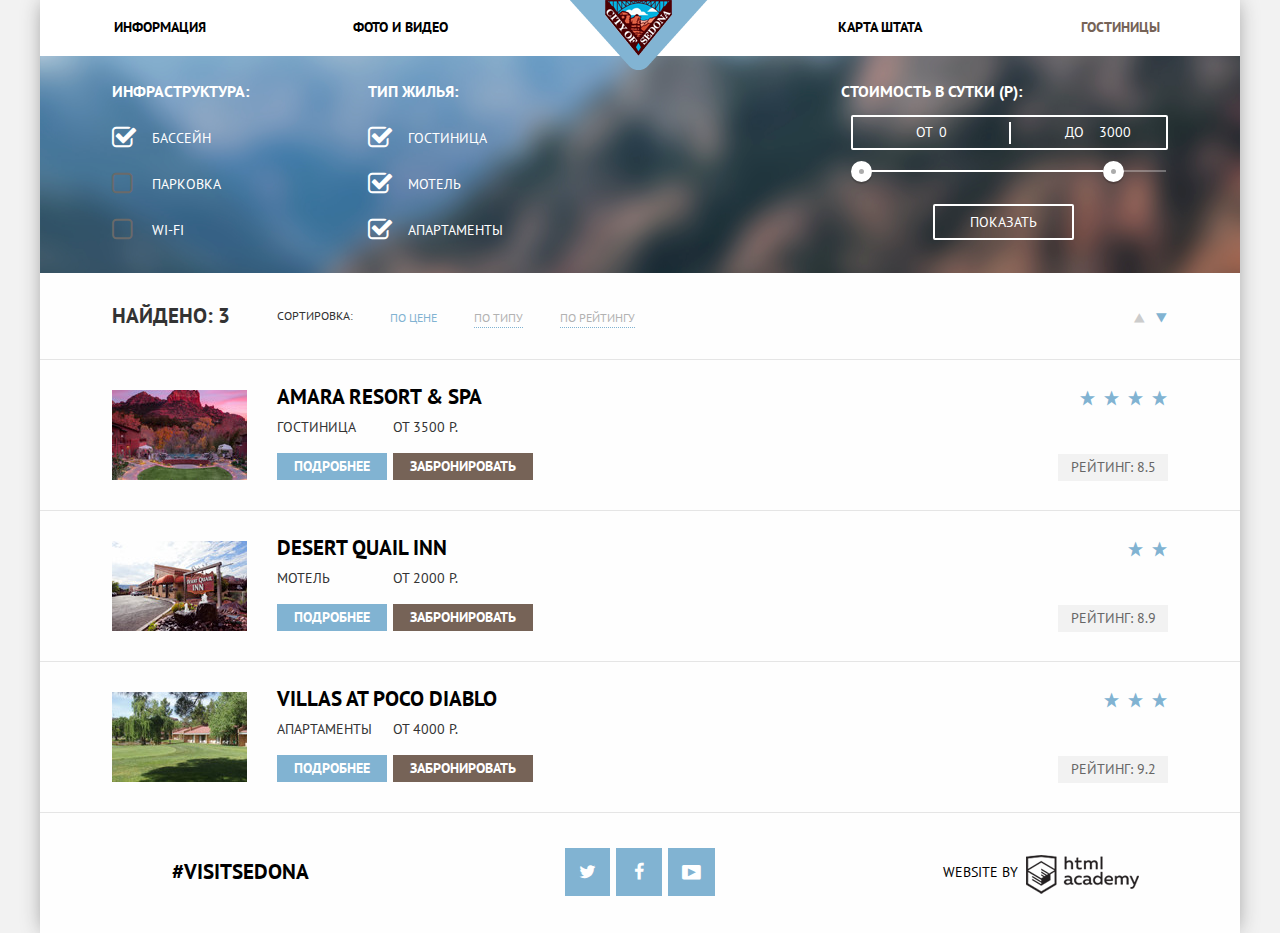
==== commit c3f086a6: "интерактивная карта и js" ====
--- a/hotels.html
+++ b/hotels.html
@@ -59,9 +59,9 @@
             <h2>Стоимость в сутки (р):</h2></div>
           <div class="price_controls">
             <label for="min_value">от</label>
-              <input type="text" id="min_value" name="min_price" value="0">
+            <input type="text" id="min_value" name="min_price" value="0">
             <label for="max_value">до</label>
-              <input type="text" id="min_value" name="max_price" value="3000">
+            <input type="text" id="max_value" name="max_price" value="3000">
           </div>
           <div class="range_controls">
             <div class="scale">
@@ -191,4 +191,5 @@
   </div>
 
 </body>
+
 </html>
--- a/css/style.css
+++ b/css/style.css
@@ -197,8 +197,8 @@
   align-items: center;
   text-transform: uppercase;
   width: 400px;
-  margin-top: -7px;
-  margin-bottom: -6px;
+  margin-top: -6px;
+  margin-bottom: -3px;
 }
 .footer_block:first-child {
   font-size: 21px;
@@ -437,7 +437,28 @@
 .map {
   position: relative;
   background-image: url("../img/map.jpg");
-  padding-bottom: 589px;
+  background-position: 593px 100%;
+}
+.form_hidden {
+  display: none;
+}
+@keyframes open_form {
+  0% {
+    transform: translateY(-2500px);
+  }
+  70% {
+    transform: translateY(30px);
+  }
+  90% {
+    transform: translateY(-10px);
+  }
+  100% {
+    transform: translateY(0);
+  }
+}
+.form_hidden_show {
+  display: flex;
+  animation: open_form 1.0s;
 }
 .map form {
   position: absolute;
@@ -485,7 +506,7 @@
   background: #81b3d2;
   width: 458px;
   padding: 17px 0 15px 0;
-  margin: 26px 0 -1px 0;
+  margin: 54px 0 -1px 0;
 }
 .btn_find:hover {
   background: #669ec0;
@@ -499,53 +520,62 @@
   z-index: 10;
   margin-bottom: 29px;
 }
-.calendar::before {
-  content: "\e800";
-  right: 8px;
+.icon-calendar {
+  right: -2px;
   top: 5px;
-  display: block;
   position: absolute;
   font-family: "symbols-sedona";
   font-size: 21px;
   color: #c2c2c2;
   z-index: 30;
-}
-.calendar:hover::before {
+  background: none;
+  outline: none;
+  border: none;
+}
+.icon-calendar:hover {
   color: #000000;
 }
-.calendar:active::before {
+.icon-calendar:active {
   color: #81b3d2;
 }
+.short_block {
+  position: relative;
+  display: flex;
+  justify-content: flex-end;
+  width: 568px;
+}
 .short1 {
+  margin-right: 49px;
+  width: 217px;
+  z-index: 10;
+  flex-wrap: nowrap;
+}
+.short2 {
+  width: 181px;
+  z-index: 10;
+  flex-wrap: nowrap;
+}
+.map .short {
   position: relative;
-  margin-right: 231px;
-  z-index: 10;
-}
-.short2 {
-  position: relative;
-  margin-top: -66px;
-  z-index: 10;
-}
-.map .short {
   padding-left: 56px;
   width: 115px;
   margin-left: 28px;
   z-index: 10;
 }
 .short1 .icon-minus {
-  position:relative;
-  left: 104px;
-  bottom: 32px;
+  position: absolute;
+  left: 226px;
+  top: 6px;
   background: none;
   border: none;
   outline: none;
   z-index: 30;
   color: #a9a9a9;
 }
-.short1 .icon-plus {
-  position:relative;
-  left: 144px;
-  bottom: 32px;
+.icon-plus {
+  position: absolute;
+  left: 302px;
+  top: 6px;
   background: none;
   border: none;
   outline: none;
@@ -553,9 +583,9 @@
   color: #a9a9a9;
 }
 .short2 .icon-minus {
-  position:relative;
-  left: 72px;
-  bottom: 32px;
+  position: absolute;
+  left: 459px;
+  top: 6px;
   background: none;
   border: none;
   outline: none;
@@ -563,9 +593,9 @@
   color: #a9a9a9;
 }
 .short2 .icon-plus {
-  position:relative;
-  left: 112px;
-  bottom: 32px;
+  position: absolute;
+  left: 535px;
+  top: 6px;
   background: none;
   border: none;
   outline: none;
@@ -588,7 +618,7 @@
   background-color: #4178a1;
   background-image: url("../img/hotel_filter_back.png");
   background-position: 50% 16%;
-  padding-bottom: 32px;
+  padding-bottom: 33px;
 }
 .select_items {
   width: 256px;
@@ -628,7 +658,7 @@
 input[type="checkbox"]:checked+ label::before {
   content: "\2611";
 }
-input[type="checkbox"]:disabled + label::before {
+input[type="checkbox"]:disabled+ label::before {
   content: "\2610";
   color: #6a6a6a;
 }
@@ -646,6 +676,7 @@
 }
 .filter_range_title h2 {
   padding-top: 12px;
+  margin-bottom: 13px;
   font-size: 16px;
   line-height: 21px;
   color: #ffffff;
@@ -674,20 +705,20 @@
   display: flex;
   font-size: 14px;
   line-height: 30px;
-  padding-left: 50px;
-  padding-right: 1px;
+  padding-left: 63px;
   vertical-align: middle;
   cursor: pointer;
 }
 .price_controls #min_value {
+  width: 64px;
+  padding-left: 1px;
+}
+/* стилизация по id применена согласно разрешённого исключения для нестандарнтной формы */
+.price_controls #max_value {
   width: 70px;
   padding-left: 10px;
 }
-.price_controls #max_value {
-  width: 90px;
-  padding-left: 10px;
-}
-
+/* стилизация по id применена согласно разрешённого исключения для нестандарнтной формы */
 .price_controls input {
   width: 67px;
   height: 30px;
@@ -708,9 +739,11 @@
 .range_controls {
   position: relative;
   margin-bottom: 32px;
+  margin-left: 12px
 }
 .range_controls .scale {
   height: 2px;
+  width: 100%;
   background: rgba(255, 255, 255, 0.3);
 }
 .range_controls .bar {
@@ -721,19 +754,20 @@
 .range_toggle {
   position: absolute;
   top: -9px;
-  width: 4px;
-  height: 4px;
+  width: 5px;
+  height: 5px;
   background: #ababab;
   border: 8px solid #ffffff;
   border-radius: 50%;
   box-shadow: 0 2px 1px 0 rgba(0, 1, 1, 0.2);
   cursor: pointer;
+  box-sizing: content-box;
 }
 .range_toggle:hover {
   background: #1c4f80;
 }
 .range_toggle_min {
-  left: 0;
+  left: -2px;
 }
 .range_toggle_max {
   left: 80%;
